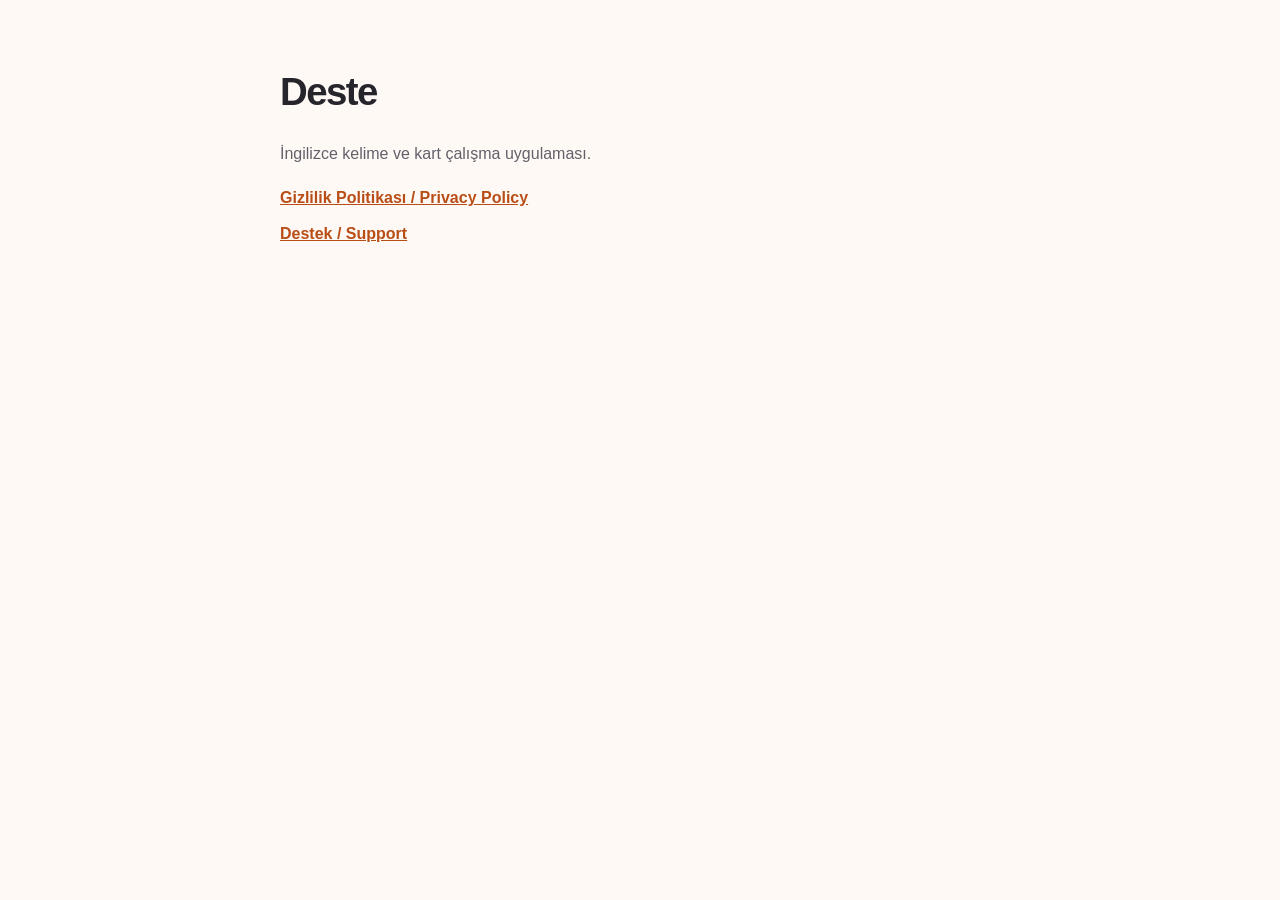
==== index.html @ 184085b9 "Add Deste privacy policy and support pages Co-Authored-By: Claude Sonnet 5 <noreply@anthropic.com>" ====
<!doctype html>
<html lang="tr">
<head>
<meta charset="utf-8"><meta name="viewport" content="width=device-width,initial-scale=1">
<title>Deste · Destek ve Gizlilik</title>
<style>
:root{color-scheme:light;--ink:#26252c;--muted:#62606a;--accent:#b94d16}
body{margin:0;font:16px/1.7 -apple-system,BlinkMacSystemFont,"Segoe UI",sans-serif;color:var(--ink);background:#fff9f5}
.wrap{width:min(720px,calc(100% - 32px));margin:0 auto;padding:56px 0}
h1{font-size:2.4rem;letter-spacing:-.04em;margin:.2rem 0}
p,li{color:var(--muted)} a{color:#175ea8;overflow-wrap:anywhere}
.links a{display:block;margin:.6rem 0;font-weight:700;color:var(--accent)}
@media (prefers-color-scheme:dark){:root{color-scheme:dark;--ink:#f2eef5;--muted:#b9b3c2;--accent:#ffb08a}body{background:#17151b}a{color:#8fc3ff}}
</style></head>
<body><main class="wrap">
<h1>Deste</h1>
<p>İngilizce kelime ve kart çalışma uygulaması.</p>
<div class="links">
<a href="privacy-policy.html">Gizlilik Politikası / Privacy Policy</a>
<a href="support.html">Destek / Support</a>
</div>
</main></body></html>
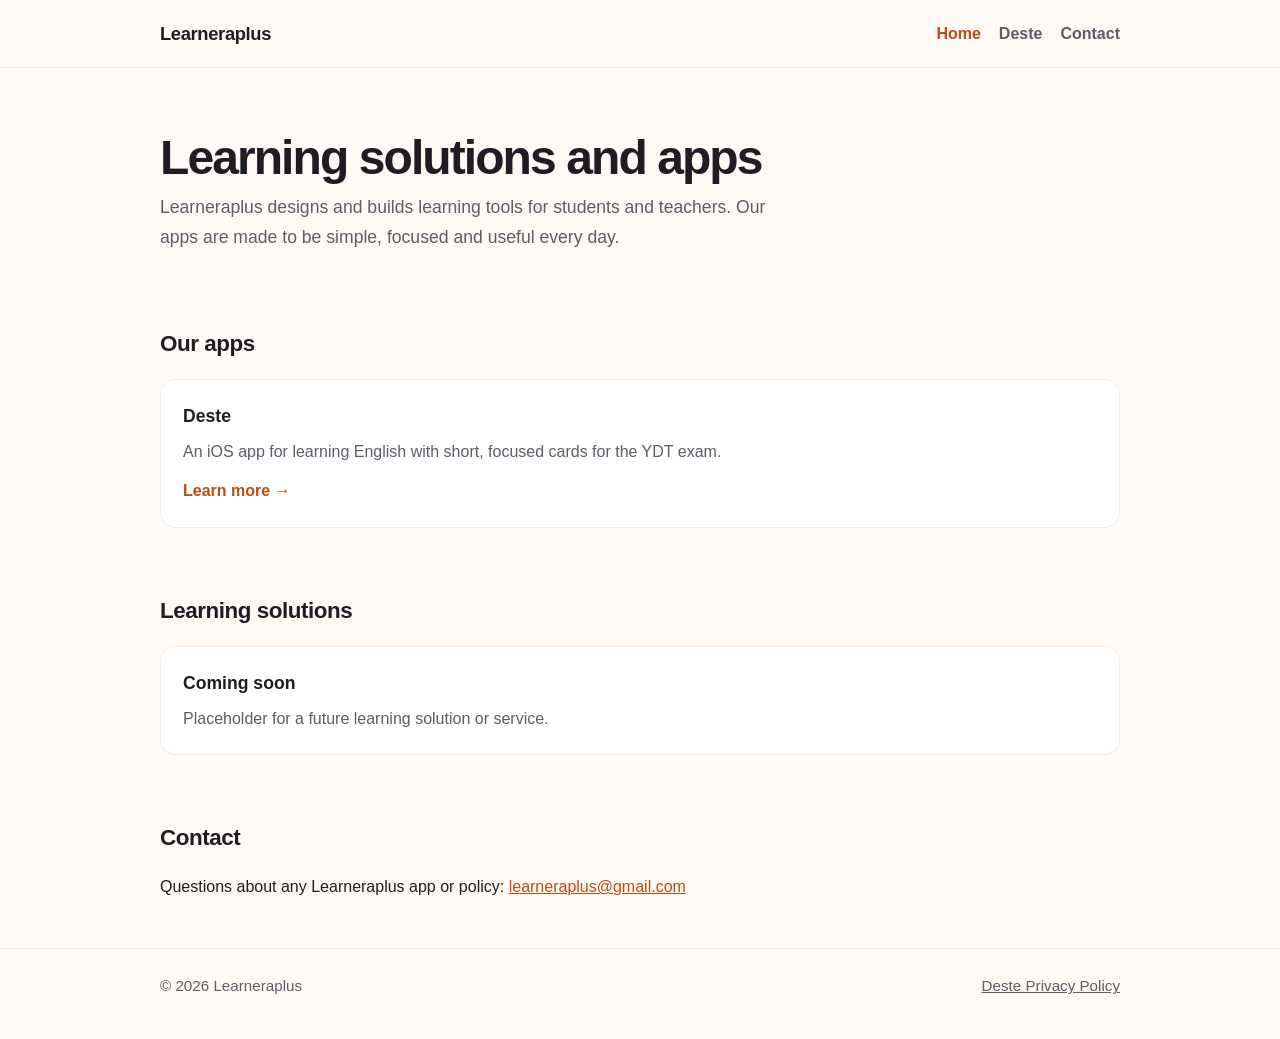
==== commit 6045aeef: "Add Learneraplus site backbone; move Deste pages under /deste/ - Root: company home (index.html, sty" ====
--- a/index.html
+++ b/index.html
@@ -1,22 +1,74 @@
 <!doctype html>
-<html lang="tr">
+<html lang="en">
 <head>
-<meta charset="utf-8"><meta name="viewport" content="width=device-width,initial-scale=1">
-<title>Deste · Destek ve Gizlilik</title>
-<style>
-:root{color-scheme:light;--ink:#26252c;--muted:#62606a;--accent:#b94d16}
-body{margin:0;font:16px/1.7 -apple-system,BlinkMacSystemFont,"Segoe UI",sans-serif;color:var(--ink);background:#fff9f5}
-.wrap{width:min(720px,calc(100% - 32px));margin:0 auto;padding:56px 0}
-h1{font-size:2.4rem;letter-spacing:-.04em;margin:.2rem 0}
-p,li{color:var(--muted)} a{color:#175ea8;overflow-wrap:anywhere}
-.links a{display:block;margin:.6rem 0;font-weight:700;color:var(--accent)}
-@media (prefers-color-scheme:dark){:root{color-scheme:dark;--ink:#f2eef5;--muted:#b9b3c2;--accent:#ffb08a}body{background:#17151b}a{color:#8fc3ff}}
-</style></head>
-<body><main class="wrap">
-<h1>Deste</h1>
-<p>İngilizce kelime ve kart çalışma uygulaması.</p>
-<div class="links">
-<a href="privacy-policy.html">Gizlilik Politikası / Privacy Policy</a>
-<a href="support.html">Destek / Support</a>
-</div>
-</main></body></html>
+  <meta charset="utf-8">
+  <meta name="viewport" content="width=device-width, initial-scale=1">
+  <title>Learneraplus · Learning solutions and apps</title>
+  <meta name="description" content="Learneraplus builds learning solutions and apps.">
+  <link rel="stylesheet" href="styles.css">
+</head>
+<body>
+
+<header class="site-header">
+  <div class="wrap">
+    <a class="brand" href="index.html">Learneraplus</a>
+    <nav class="nav" aria-label="Main">
+      <a href="index.html" aria-current="page">Home</a>
+      <a href="deste/index.html">Deste</a>
+      <a href="#contact">Contact</a>
+    </nav>
+  </div>
+</header>
+
+<main>
+  <section class="hero">
+    <div class="wrap">
+      <h1>Learning solutions and apps</h1>
+      <p>Learneraplus designs and builds learning tools for students and teachers. Our apps are made to be simple, focused and useful every day.</p>
+    </div>
+  </section>
+
+  <section class="block" aria-labelledby="products">
+    <div class="wrap">
+      <h2 id="products">Our apps</h2>
+      <div class="cards">
+        <article class="card">
+          <h3>Deste</h3>
+          <p>An iOS app for learning English with short, focused cards for the YDT exam.</p>
+          <a class="more" href="deste/index.html">Learn more →</a>
+        </article>
+      </div>
+    </div>
+  </section>
+
+  <section class="block" aria-labelledby="solutions">
+    <div class="wrap">
+      <h2 id="solutions">Learning solutions</h2>
+      <div class="cards">
+        <article class="card">
+          <h3>Coming soon</h3>
+          <p>Placeholder for a future learning solution or service.</p>
+        </article>
+      </div>
+    </div>
+  </section>
+
+  <section class="block" id="contact" aria-labelledby="contact-title">
+    <div class="wrap">
+      <h2 id="contact-title">Contact</h2>
+      <p>Questions about any Learneraplus app or policy: <a href="mailto:learneraplus@gmail.com">learneraplus@gmail.com</a></p>
+    </div>
+  </section>
+</main>
+
+<footer class="site-footer">
+  <div class="wrap">
+    <span>© 2026 Learneraplus</span>
+    <nav aria-label="Legal">
+      <a href="deste/privacy-policy.html">Deste Privacy Policy</a>
+    </nav>
+  </div>
+</footer>
+
+</body>
+</html>
--- a/styles.css
+++ b/styles.css
@@ -0,0 +1,233 @@
+:root {
+  color-scheme: light;
+  --ink: #1f1d24;
+  --muted: #5f5b68;
+  --accent: #b94d16;
+  --accent-ink: #ffffff;
+  --surface: #fff9f5;
+  --card: #ffffff;
+  --line: #0001;
+}
+
+@media (prefers-color-scheme: dark) {
+  :root:not([data-theme="light"]) {
+    color-scheme: dark;
+    --ink: #f2eef5;
+    --muted: #b9b3c2;
+    --accent: #ffb08a;
+    --accent-ink: #17151b;
+    --surface: #17151b;
+    --card: #211e27;
+    --line: #fff2;
+  }
+}
+
+:root[data-theme="dark"] {
+  color-scheme: dark;
+  --ink: #f2eef5;
+  --muted: #b9b3c2;
+  --accent: #ffb08a;
+  --accent-ink: #17151b;
+  --surface: #17151b;
+  --card: #211e27;
+  --line: #fff2;
+}
+
+* { box-sizing: border-box; }
+
+body {
+  margin: 0;
+  font: 16px/1.7 -apple-system, BlinkMacSystemFont, "Segoe UI", sans-serif;
+  color: var(--ink);
+  background: var(--surface);
+}
+
+a { color: var(--accent); overflow-wrap: anywhere; }
+
+.wrap {
+  width: min(960px, calc(100% - 32px));
+  margin: 0 auto;
+}
+
+/* Header and navigation */
+.site-header {
+  border-bottom: 1px solid var(--line);
+}
+.site-header .wrap {
+  display: flex;
+  align-items: center;
+  justify-content: space-between;
+  gap: 16px;
+  padding: 18px 0;
+  flex-wrap: wrap;
+}
+.brand {
+  font-weight: 800;
+  font-size: 1.15rem;
+  letter-spacing: -.02em;
+  color: var(--ink);
+  text-decoration: none;
+}
+.nav {
+  display: flex;
+  gap: 18px;
+  flex-wrap: wrap;
+}
+.nav a {
+  color: var(--muted);
+  text-decoration: none;
+  font-weight: 600;
+}
+.nav a[aria-current="page"],
+.nav a:hover { color: var(--accent); }
+
+/* Page sections */
+.hero {
+  padding: 64px 0 40px;
+}
+.hero h1 {
+  font-size: clamp(2rem, 5vw, 3rem);
+  line-height: 1.1;
+  letter-spacing: -.04em;
+  margin: 0 0 .5rem;
+}
+.hero p {
+  color: var(--muted);
+  font-size: 1.1rem;
+  max-width: 620px;
+  margin: 0;
+}
+
+section.block {
+  padding: 32px 0;
+}
+section.block h2 {
+  font-size: 1.4rem;
+  letter-spacing: -.02em;
+  margin: 0 0 1rem;
+}
+
+.cards {
+  display: grid;
+  gap: 16px;
+  grid-template-columns: repeat(auto-fit, minmax(240px, 1fr));
+}
+.card {
+  background: var(--card);
+  border: 1px solid var(--line);
+  border-radius: 16px;
+  padding: 22px;
+}
+.card h3 {
+  margin: 0 0 .4rem;
+  font-size: 1.1rem;
+}
+.card p {
+  margin: 0;
+  color: var(--muted);
+}
+.card a.more {
+  display: inline-block;
+  margin-top: 12px;
+  font-weight: 700;
+  text-decoration: none;
+}
+
+/* Deste app page */
+.app-head {
+  display: flex;
+  gap: 20px;
+  align-items: center;
+  padding: 48px 0 24px;
+  flex-wrap: wrap;
+}
+.app-icon {
+  width: 84px;
+  height: 84px;
+  border-radius: 20px;
+  background: var(--accent);
+  color: var(--accent-ink);
+  display: grid;
+  place-items: center;
+  font-weight: 800;
+  font-size: 2rem;
+}
+.app-head h1 {
+  margin: 0;
+  font-size: clamp(1.8rem, 4.5vw, 2.6rem);
+  letter-spacing: -.04em;
+}
+.app-head p {
+  margin: .2rem 0 0;
+  color: var(--muted);
+}
+
+.doc {
+  padding: 24px 0 72px;
+}
+.doc h1 {
+  font-size: 2.2rem;
+  letter-spacing: -.04em;
+  margin: .3rem 0 .2rem;
+}
+.doc h2 {
+  font-size: 1.15rem;
+  margin: 1.8rem 0 .3rem;
+}
+.doc p, .doc li {
+  color: var(--muted);
+}
+.doc hr {
+  border: 0;
+  border-top: 1px solid var(--line);
+  margin: 2.4rem 0;
+}
+.crumbs {
+  font-size: .95rem;
+}
+.crumbs a {
+  color: var(--accent);
+  font-weight: 700;
+  text-decoration: none;
+}
+
+/* Language switch used on bilingual pages */
+.lang-switch {
+  display: flex;
+  gap: 8px;
+  margin: 1.2rem 0 0;
+}
+.lang-switch button {
+  font: inherit;
+  font-weight: 700;
+  padding: .35rem .9rem;
+  border-radius: 999px;
+  border: 1px solid var(--line);
+  background: transparent;
+  color: var(--muted);
+  cursor: pointer;
+}
+.lang-switch button[aria-pressed="true"] {
+  background: var(--accent);
+  color: var(--accent-ink);
+  border-color: var(--accent);
+}
+.js .lang-block { display: none; }
+.js .lang-block.on { display: block; }
+
+/* Footer */
+.site-footer {
+  border-top: 1px solid var(--line);
+  padding: 24px 0 40px;
+  color: var(--muted);
+  font-size: .95rem;
+}
+.site-footer .wrap {
+  display: flex;
+  justify-content: space-between;
+  gap: 12px;
+  flex-wrap: wrap;
+}
+.site-footer a {
+  color: var(--muted);
+}
